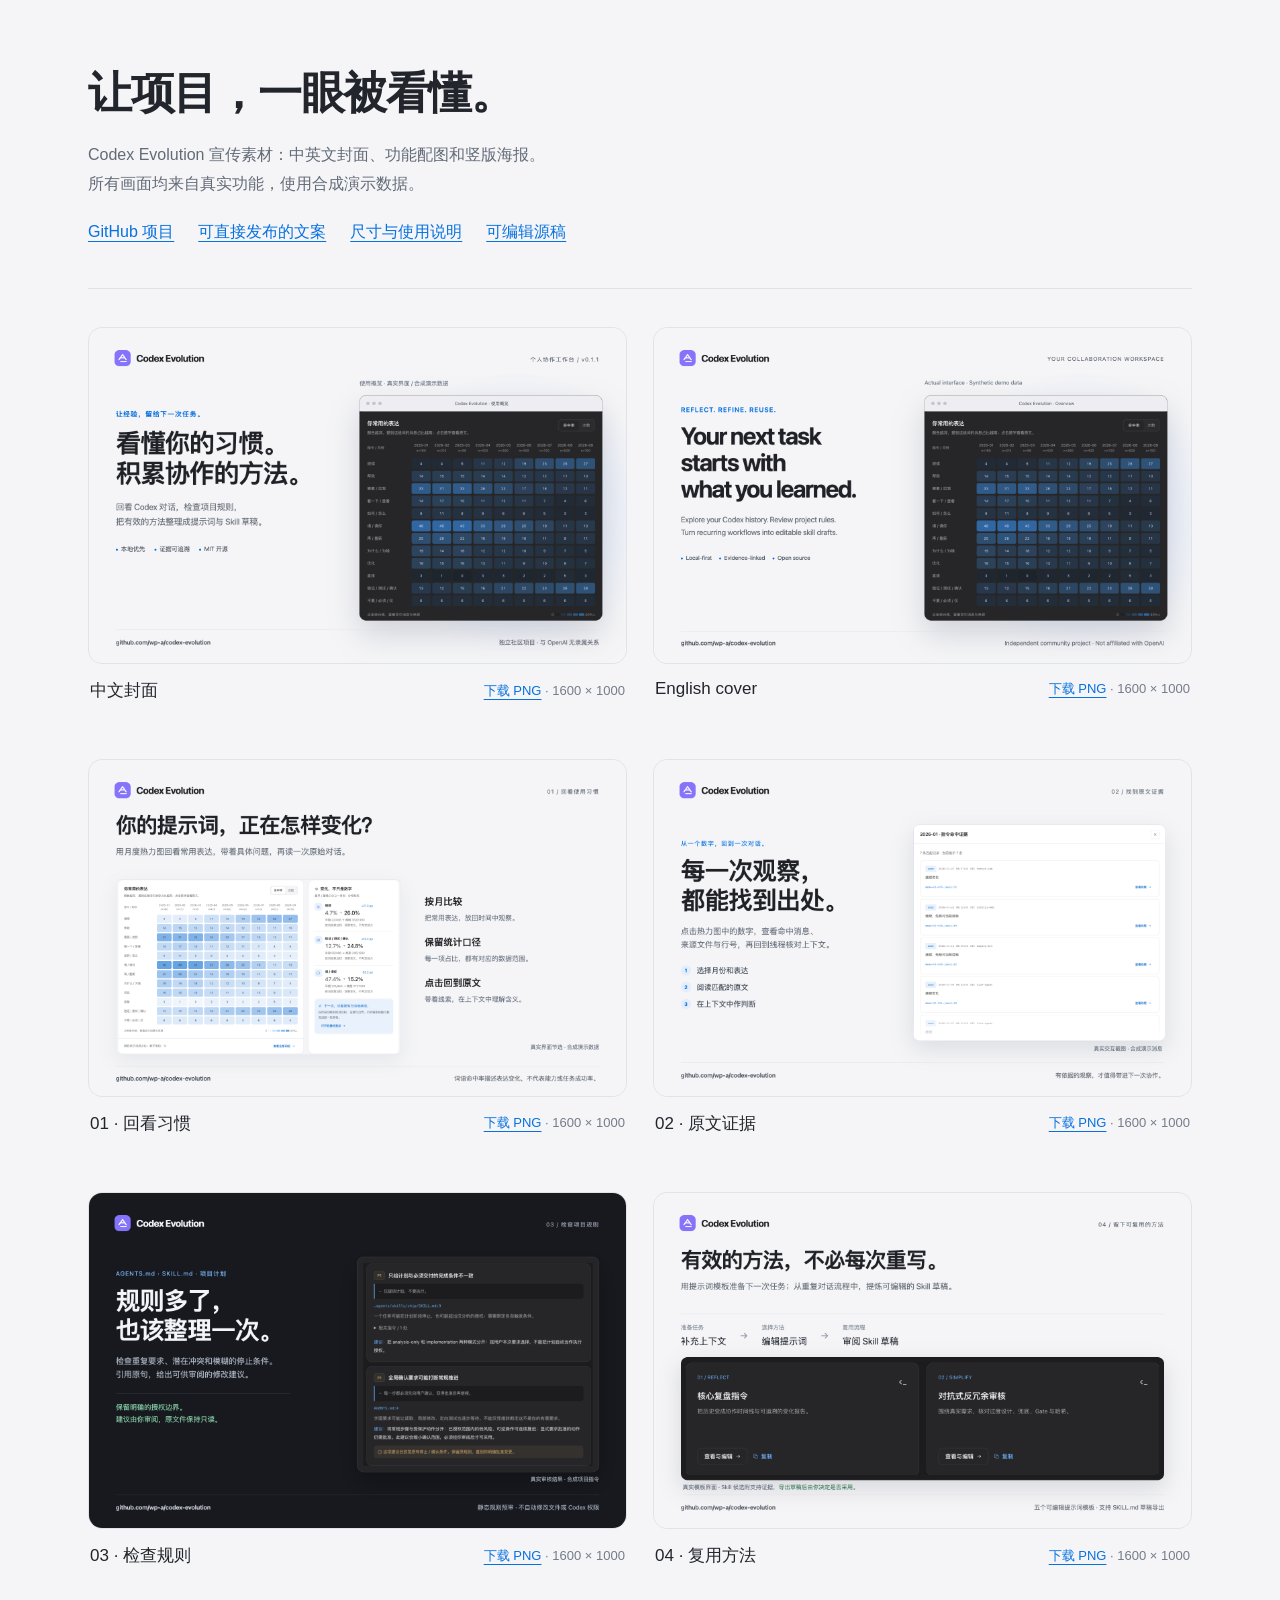
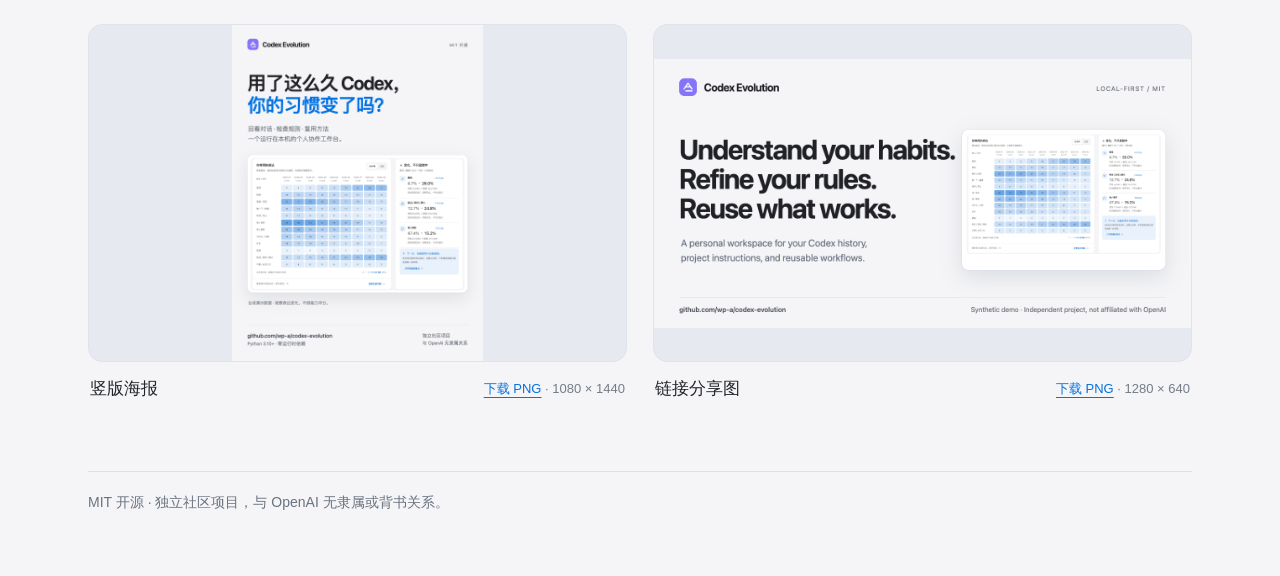
==== docs/marketing/index.html @ b56d24d5 "Release Codex Evolution v0.1.1 with product guide and media kit" ====
<!doctype html>
<html lang="zh-CN">
<head><meta charset="utf-8"><meta name="viewport" content="width=device-width, initial-scale=1"><title>Codex Evolution · 宣传素材</title>
<style>
*{box-sizing:border-box}body{margin:0;background:#f5f5f7;color:#22252b;font-family:-apple-system,BlinkMacSystemFont,"PingFang SC",sans-serif}main{max-width:1160px;padding:64px 28px;margin:auto}header{padding-bottom:45px;border-bottom:1px solid #dce0e7;margin-bottom:38px}h1{font-size:44px;letter-spacing:-1.5px;margin:0 0 18px}p{color:#626b78;line-height:1.8;margin:12px 0}a{color:#0671df;text-underline-offset:4px}nav{display:flex;gap:24px;flex-wrap:wrap;margin-top:23px}.gallery{display:grid;grid-template-columns:1fr 1fr;gap:42px 26px}figure{margin:0}figure>a{display:block;background:#e6e9ef;border-radius:14px;overflow:hidden;border:1px solid #dfe3ea}img{display:block;width:100%;aspect-ratio:1.6;object-fit:contain}figcaption{padding:15px 2px;font-size:17px;display:flex;justify-content:space-between;align-items:center}figcaption small{color:#737c89;font-size:13px}footer{margin-top:56px;border-top:1px solid #dce0e7;padding-top:22px;font-size:14px;color:#697380}@media(max-width:720px){main{padding:36px 20px}.gallery{grid-template-columns:1fr}h1{font-size:34px}}
</style></head>
<body><main><header><h1>让项目，一眼被看懂。</h1><p>Codex Evolution 宣传素材：中英文封面、功能配图和竖版海报。<br>所有画面均来自真实功能，使用合成演示数据。</p><nav><a href="https://github.com/wp-a/codex-evolution">GitHub 项目</a><a href="../launch/LAUNCH_COPY.md">可直接发布的文案</a><a href="README.md">尺寸与使用说明</a><a href="source.html">可编辑源稿</a></nav></header>
<div class="gallery">
<figure><a href="cover-zh.png"><img src="cover-zh.png" alt="中文项目封面"></a><figcaption>中文封面 <small><a href="cover-zh.png" download>下载 PNG</a> · 1600 × 1000</small></figcaption></figure>
<figure><a href="cover-en.png"><img src="cover-en.png" alt="English project cover"></a><figcaption>English cover <small><a href="cover-en.png" download>下载 PNG</a> · 1600 × 1000</small></figcaption></figure>
<figure><a href="feature-overview.png"><img src="feature-overview.png" alt="按月回看使用习惯"></a><figcaption>01 · 回看习惯 <small><a href="feature-overview.png" download>下载 PNG</a> · 1600 × 1000</small></figcaption></figure>
<figure><a href="feature-evidence.png"><img src="feature-evidence.png" alt="找到原文证据"></a><figcaption>02 · 原文证据 <small><a href="feature-evidence.png" download>下载 PNG</a> · 1600 × 1000</small></figcaption></figure>
<figure><a href="feature-rules.png"><img src="feature-rules.png" alt="项目规则审查"></a><figcaption>03 · 检查规则 <small><a href="feature-rules.png" download>下载 PNG</a> · 1600 × 1000</small></figcaption></figure>
<figure><a href="feature-workflows.png"><img src="feature-workflows.png" alt="复用提示词和方法"></a><figcaption>04 · 复用方法 <small><a href="feature-workflows.png" download>下载 PNG</a> · 1600 × 1000</small></figcaption></figure>
<figure><a href="poster-zh.png"><img src="poster-zh.png" alt="竖版中文分享海报"></a><figcaption>竖版海报 <small><a href="poster-zh.png" download>下载 PNG</a> · 1080 × 1440</small></figcaption></figure>
<figure><a href="social-preview.png"><img src="social-preview.png" alt="链接分享预览图"></a><figcaption>链接分享图 <small><a href="social-preview.png" download>下载 PNG</a> · 1280 × 640</small></figcaption></figure>
</div><footer>MIT 开源 · 独立社区项目，与 OpenAI 无隶属或背书关系。</footer></main></body></html>
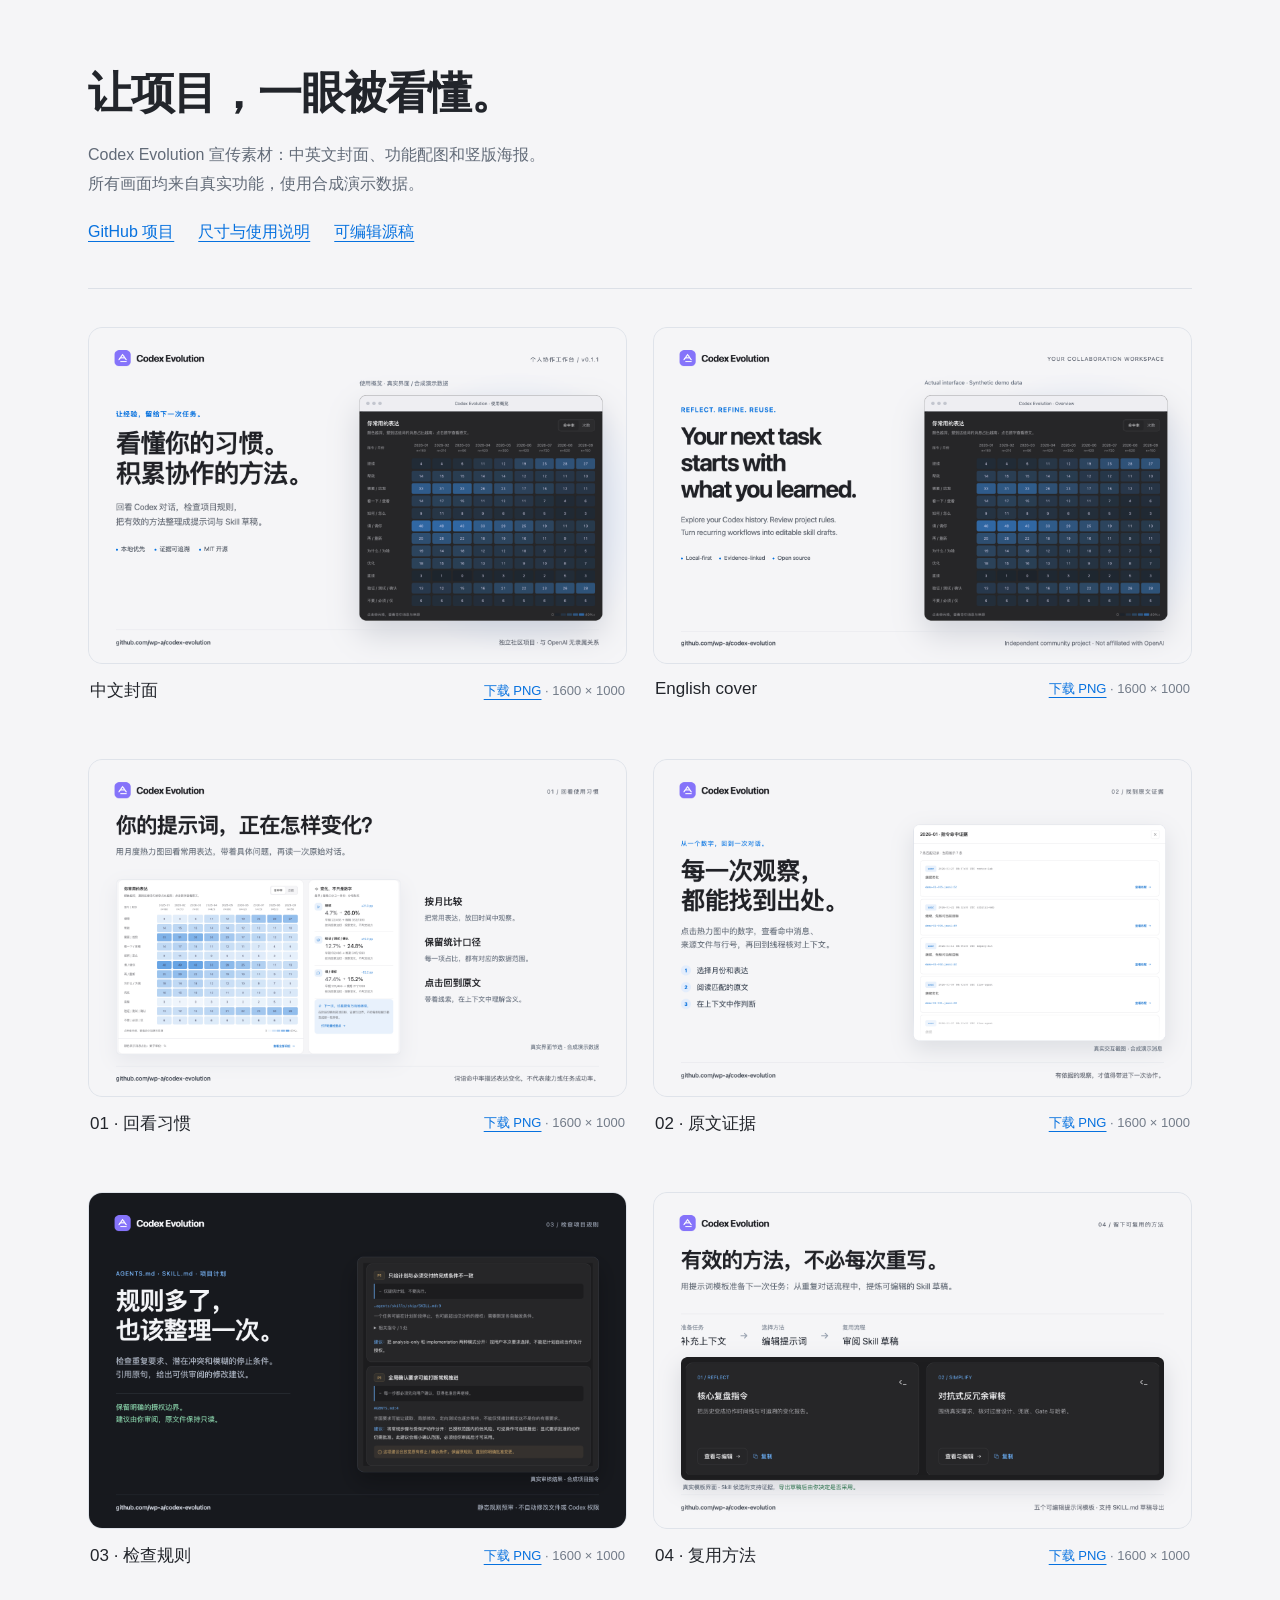
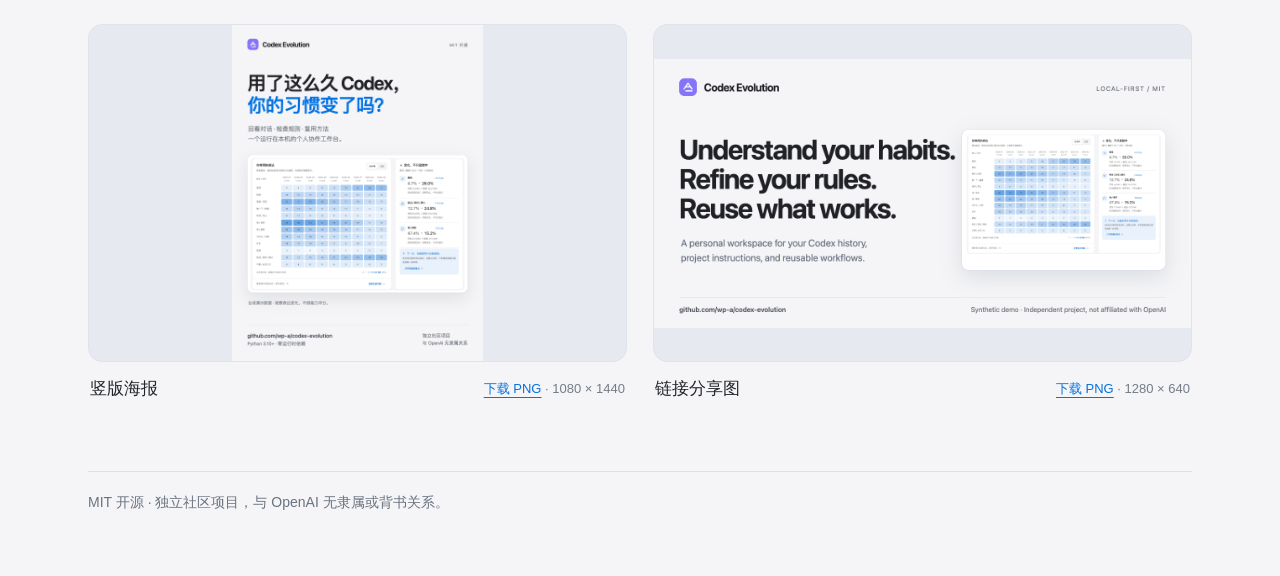
==== commit 50d3a062: "feat: add recorded token usage and improvement workspace Keep per-response usage separate from legac" ====
--- a/docs/marketing/index.html
+++ b/docs/marketing/index.html
@@ -4,7 +4,7 @@
 <style>
 *{box-sizing:border-box}body{margin:0;background:#f5f5f7;color:#22252b;font-family:-apple-system,BlinkMacSystemFont,"PingFang SC",sans-serif}main{max-width:1160px;padding:64px 28px;margin:auto}header{padding-bottom:45px;border-bottom:1px solid #dce0e7;margin-bottom:38px}h1{font-size:44px;letter-spacing:-1.5px;margin:0 0 18px}p{color:#626b78;line-height:1.8;margin:12px 0}a{color:#0671df;text-underline-offset:4px}nav{display:flex;gap:24px;flex-wrap:wrap;margin-top:23px}.gallery{display:grid;grid-template-columns:1fr 1fr;gap:42px 26px}figure{margin:0}figure>a{display:block;background:#e6e9ef;border-radius:14px;overflow:hidden;border:1px solid #dfe3ea}img{display:block;width:100%;aspect-ratio:1.6;object-fit:contain}figcaption{padding:15px 2px;font-size:17px;display:flex;justify-content:space-between;align-items:center}figcaption small{color:#737c89;font-size:13px}footer{margin-top:56px;border-top:1px solid #dce0e7;padding-top:22px;font-size:14px;color:#697380}@media(max-width:720px){main{padding:36px 20px}.gallery{grid-template-columns:1fr}h1{font-size:34px}}
 </style></head>
-<body><main><header><h1>让项目，一眼被看懂。</h1><p>Codex Evolution 宣传素材：中英文封面、功能配图和竖版海报。<br>所有画面均来自真实功能，使用合成演示数据。</p><nav><a href="https://github.com/wp-a/codex-evolution">GitHub 项目</a><a href="../launch/LAUNCH_COPY.md">可直接发布的文案</a><a href="README.md">尺寸与使用说明</a><a href="source.html">可编辑源稿</a></nav></header>
+<body><main><header><h1>让项目，一眼被看懂。</h1><p>Codex Evolution 宣传素材：中英文封面、功能配图和竖版海报。<br>所有画面均来自真实功能，使用合成演示数据。</p><nav><a href="https://github.com/wp-a/codex-evolution">GitHub 项目</a><a href="README.md">尺寸与使用说明</a><a href="source.html">可编辑源稿</a></nav></header>
 <div class="gallery">
 <figure><a href="cover-zh.png"><img src="cover-zh.png" alt="中文项目封面"></a><figcaption>中文封面 <small><a href="cover-zh.png" download>下载 PNG</a> · 1600 × 1000</small></figcaption></figure>
 <figure><a href="cover-en.png"><img src="cover-en.png" alt="English project cover"></a><figcaption>English cover <small><a href="cover-en.png" download>下载 PNG</a> · 1600 × 1000</small></figcaption></figure>
